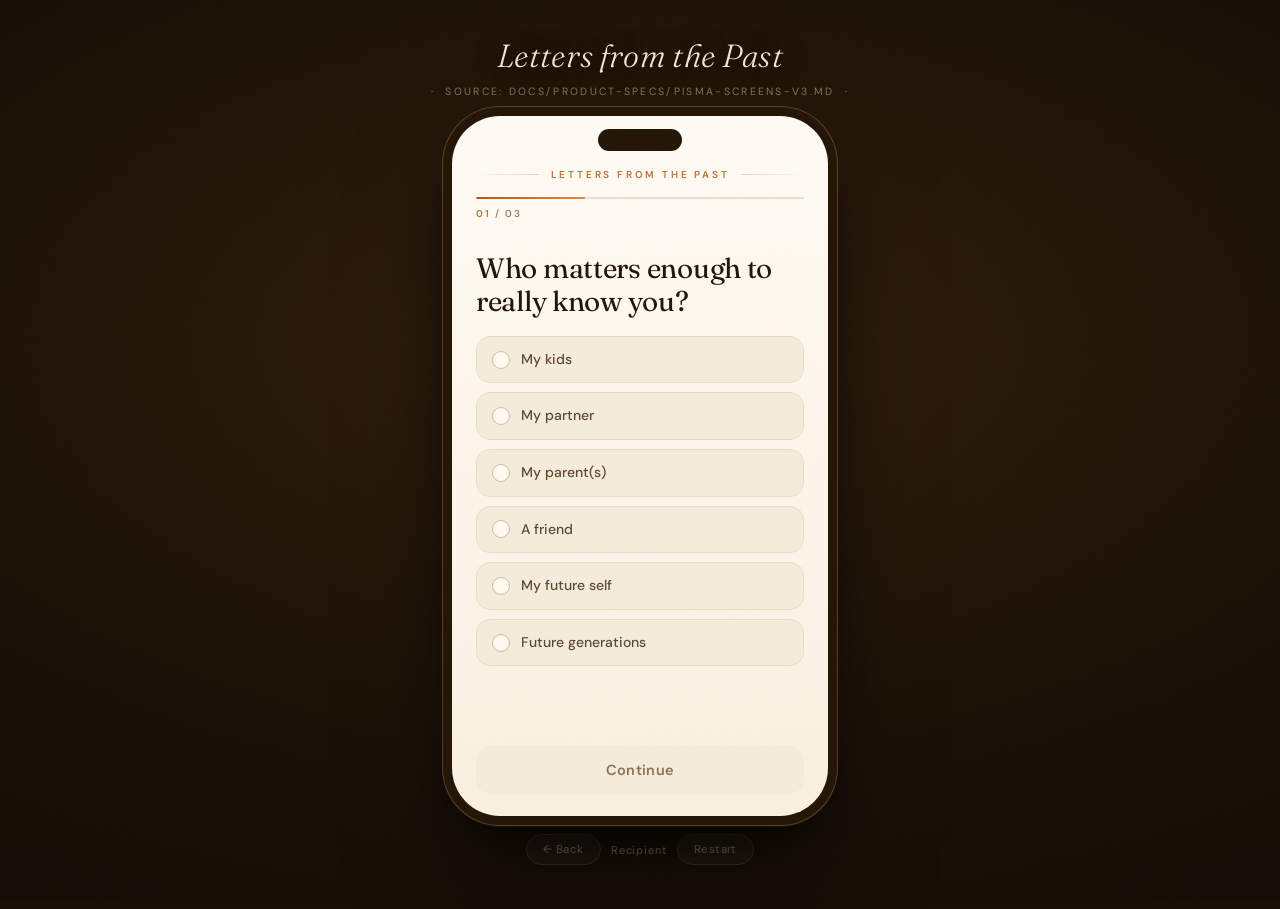
==== skills/preview-funnel/references/example.html @ 96d6952b "Release fstack 0.5.7: candlelit stationery preview style preview-funnel now ships a bundled default " ====
<!DOCTYPE html>
<html lang="en">
<head>
<meta charset="UTF-8">
<meta name="viewport" content="width=device-width, initial-scale=1.0">
<title>Preview Funnel — reference example</title>
<!-- In a generated preview this is styles.css (a verbatim copy of preview-style.css) -->
<link rel="stylesheet" href="preview-style.css">
</head>
<body>
  <div class="stage-title">Letters from the Past</div>
  <div class="stage-subtitle">source: docs/product-specs/pisma-screens-v3.md</div>
  <div class="phone">
    <div class="screen">
      <div class="app-name">Letters from the Past</div>
      <div class="progress"><i id="bar" style="width: 14%"></i></div>
      <div class="step-num" id="stepnum">03 / 21</div>
      <div class="content" id="content"></div>
      <div class="cta" id="cta"></div>
    </div>
  </div>
  <div class="stage-nav">
    <button id="back">← Back</button>
    <span id="navlabel">Recipient</span>
    <button id="restart">Restart</button>
  </div>
<script type="module">
const steps = [
  {
    id: "step-03", title: "Recipient", kind: "choice",
    headline: "Who matters enough to really know you?",
    choices: ["My kids", "My partner", "My parent(s)", "A friend", "My future self", "Future generations"],
    primaryAction: "Continue",
  },
  {
    id: "step-08", title: "Reframe effort", kind: "info",
    headline: "You don't need to write much.",
    supportingText: "One sentence. One photo. That's already a letter.",
    proof: { from: "Example letter", text: "“Proud of you today.”" },
    primaryAction: "Got it",
  },
  {
    id: "step-14", title: "Projection", kind: "info",
    headline: "Write once a week, and in a year your kids will have real moments of you.",
    stat: { num: "52", label: "letters in your first year (from your own answers)" },
    note: "You can fine-tune this for each letter, anytime.",
    primaryAction: "I want this",
  },
];
let i = 0, picked = null;
const content = document.getElementById("content"), cta = document.getElementById("cta");
function render() {
  const s = steps[i]; picked = null;
  document.getElementById("bar").style.width = ((i + 1) / steps.length * 100) + "%";
  document.getElementById("stepnum").innerHTML = "<strong>" + String(i + 1).padStart(2, "0") + "</strong> / " + String(steps.length).padStart(2, "0");
  document.getElementById("navlabel").textContent = s.title;
  let h = `<div class="hero">${s.headline}</div>`;
  if (s.supportingText) h += `<div class="body-text">${s.supportingText}</div>`;
  if (s.proof) h += `<div class="card-paper"><div class="from">${s.proof.from}</div><div class="letter-text">${s.proof.text}</div></div>`;
  if (s.stat) h += `<div class="stat-box"><div class="num">${s.stat.num}</div><div class="label">${s.stat.label}</div></div>`;
  if (s.choices) h += `<div class="options">` + s.choices.map((c, j) => `<button class="opt" data-j="${j}">${c}</button>`).join("") + `</div>`;
  if (s.note) h += `<div class="note">${s.note}</div>`;
  content.innerHTML = h;
  cta.innerHTML = `<button class="btn" id="next" ${s.kind === "choice" ? "disabled" : ""}>${s.primaryAction}</button>`;
  content.querySelectorAll(".opt").forEach(b => b.addEventListener("click", () => {
    content.querySelectorAll(".opt").forEach(x => x.classList.remove("selected"));
    b.classList.add("selected"); picked = b.dataset.j;
    document.getElementById("next").disabled = false;
  }));
  document.getElementById("next").addEventListener("click", () => { if (i < steps.length - 1) { i++; render(); } });
}
document.getElementById("back").addEventListener("click", () => { if (i > 0) { i--; render(); } });
document.getElementById("restart").addEventListener("click", () => { i = 0; render(); });
render();
</script>
</body>
</html>
---- skills/preview-funnel/references/preview-style.css ----
/* preview-funnel default visual style — "candlelit stationery"
 *
 * Warm dark stage, cream paper screen, single copper accent.
 * Palette lifted from the Letters from the Past screens board.
 * Copy this file into the preview directory as styles.css and keep
 * the class names; to match a product's own brand, swap ONLY the
 * custom properties in :root — never the structure.
 */

@import url('https://fonts.googleapis.com/css2?family=Fraunces:ital,opsz,wght@0,9..144,300;0,9..144,400;0,9..144,500;0,9..144,600;1,9..144,300;1,9..144,400&family=DM+Sans:opsz,wght@9..40,300;9..40,400;9..40,500;9..40,600&display=swap');

:root {
  /* stage (page around the phone) */
  --stage: #170E06;
  --stage-glow: #2E1D0C;
  --stage-line: #3A2E1E;
  --stage-muted: #8B7355;

  /* screen (inside the phone) */
  --screen-hi: #FFFBF4;
  --screen-lo: #F9F0E1;
  --card: #F5EBDA;
  --card-line: #E9DCC6;
  --paper: #FFF9F0;
  --line: #E8DDD0;

  /* text */
  --ink: #241708;
  --body: #4A3826;
  --soft: #5C4A32;
  --muted: #8B7355;

  /* accent */
  --accent: #C4703A;
  --accent-hi: #D98A50;
  --accent-lo: #A85A2B;
  --accent-soft: rgba(196, 112, 58, 0.32);
  --accent-faint: rgba(196, 112, 58, 0.09);
  --on-accent: #FFF6EC;
  --success: #1D9E75;

  --bezel: #241708;

  --font-display: 'Fraunces', 'Iowan Old Style', Georgia, serif;
  --font-body: 'DM Sans', -apple-system, sans-serif;
}

* { margin: 0; padding: 0; box-sizing: border-box; }

body {
  background:
    radial-gradient(120% 90% at 50% 38%, var(--stage-glow) 0%, var(--stage) 62%, #100903 100%)
    fixed var(--stage);
  font-family: var(--font-body);
  min-height: 100vh;
  display: flex;
  flex-direction: column;
  align-items: center;
  gap: 18px;
  padding: 36px 16px 44px;
  -webkit-font-smoothing: antialiased;
  position: relative;
}

/* film grain over the stage */
body::before {
  content: '';
  position: fixed;
  inset: 0;
  pointer-events: none;
  opacity: 0.5;
  background-image: url("data:image/svg+xml,%3Csvg xmlns='http://www.w3.org/2000/svg' width='140' height='140'%3E%3Cfilter id='n'%3E%3CfeTurbulence type='fractalNoise' baseFrequency='0.9' numOctaves='2'/%3E%3CfeColorMatrix values='0 0 0 0 0.55 0 0 0 0 0.4 0 0 0 0 0.25 0 0 0 0.05 0'/%3E%3C/filter%3E%3Crect width='140' height='140' filter='url(%23n)'/%3E%3C/svg%3E");
}

/* ---- stage chrome: title, source path, nav ---- */

.stage-title {
  font-family: var(--font-display);
  font-style: italic;
  font-weight: 300;
  font-size: clamp(24px, 3.4vw, 32px);
  letter-spacing: 0.01em;
  color: #F3E7D5;
  text-align: center;
  text-shadow: 0 2px 24px rgba(0, 0, 0, 0.5);
}

.stage-subtitle {
  font-size: 10.5px;
  color: var(--stage-muted);
  letter-spacing: 0.22em;
  text-transform: uppercase;
  text-align: center;
  margin-top: -8px;
}

.stage-subtitle::before,
.stage-subtitle::after {
  content: '·';
  color: var(--accent);
  margin: 0 10px;
}

.stage-meta {
  font-size: 11px;
  color: var(--accent);
  letter-spacing: 0.1em;
  text-transform: uppercase;
  font-weight: 500;
}

/* ---- phone frame ---- */

.phone {
  width: min(376px, 100%);
  height: min(700px, calc(100vh - 176px));
  min-height: 540px;
  background: linear-gradient(178deg, var(--screen-hi) 0%, var(--screen-lo) 100%);
  border-radius: 48px;
  border: none;
  box-shadow:
    0 0 0 9px var(--bezel),
    0 0 0 10px rgba(217, 138, 80, 0.35),
    0 2px 1px 9px rgba(255, 235, 205, 0.06),
    0 30px 60px -12px rgba(0, 0, 0, 0.75),
    0 60px 120px -20px rgba(0, 0, 0, 0.55);
  position: relative;
  overflow: hidden;
  display: flex;
  flex-direction: column;
}

.phone::before {
  content: '';
  position: absolute;
  top: 13px;
  left: 50%;
  transform: translateX(-50%);
  width: 84px;
  height: 22px;
  background: var(--bezel);
  border-radius: 12px;
  z-index: 10;
}

/* paper grain inside the screen */
.phone::after {
  content: '';
  position: absolute;
  inset: 0;
  pointer-events: none;
  opacity: 0.35;
  background-image: url("data:image/svg+xml,%3Csvg xmlns='http://www.w3.org/2000/svg' width='120' height='120'%3E%3Cfilter id='p'%3E%3CfeTurbulence type='fractalNoise' baseFrequency='0.8' numOctaves='2'/%3E%3CfeColorMatrix values='0 0 0 0 0.45 0 0 0 0 0.33 0 0 0 0 0.2 0 0 0 0.04 0'/%3E%3C/filter%3E%3Crect width='120' height='120' filter='url(%23p)'/%3E%3C/svg%3E");
}

/* ---- in-screen layout ---- */

.screen {
  flex: 1;
  display: flex;
  flex-direction: column;
  padding: 52px 24px 22px;
  overflow: hidden;
  position: relative;
  z-index: 1;
}

.app-name {
  font-family: var(--font-body);
  font-size: 10px;
  font-weight: 600;
  color: var(--accent);
  letter-spacing: 0.28em;
  text-transform: uppercase;
  text-align: center;
  margin-bottom: 16px;
  display: flex;
  align-items: center;
  gap: 12px;
}

.app-name::before,
.app-name::after {
  content: '';
  flex: 1;
  height: 1px;
  background: linear-gradient(90deg, transparent, var(--accent-soft));
}

.app-name::after {
  background: linear-gradient(90deg, var(--accent-soft), transparent);
}

.progress {
  height: 2px;
  background: var(--line);
  border-radius: 2px;
  overflow: hidden;
}

.progress > i {
  display: block;
  height: 100%;
  background: linear-gradient(90deg, var(--accent-lo), var(--accent-hi));
  border-radius: 2px;
  transition: width 0.4s cubic-bezier(0.22, 1, 0.36, 1);
}

.step-num {
  font-size: 10px;
  color: var(--muted);
  letter-spacing: 0.16em;
  text-transform: uppercase;
  font-weight: 500;
  margin: 8px 0 22px;
}

.step-num strong { color: var(--accent); font-weight: 600; }

.content {
  flex: 1;
  overflow-y: auto;
  display: flex;
  flex-direction: column;
  padding-bottom: 56px; /* biases the centered block upward */
  scrollbar-width: none;
}

.content::-webkit-scrollbar { display: none; }

/* center short content vertically; collapses to top-aligned when it overflows */
.content > :first-child { margin-top: auto; }
.content > :last-child { margin-bottom: auto; }

/* staggered entrance on every screen change */
.content > * {
  animation: rise 0.45s cubic-bezier(0.22, 1, 0.36, 1) both;
}

.content > :nth-child(1) { animation-delay: 0.02s; }
.content > :nth-child(2) { animation-delay: 0.08s; }
.content > :nth-child(3) { animation-delay: 0.14s; }
.content > :nth-child(4) { animation-delay: 0.2s; }
.content > :nth-child(5) { animation-delay: 0.26s; }

@keyframes rise {
  from { opacity: 0; transform: translateY(10px); }
  to { opacity: 1; transform: none; }
}

@media (prefers-reduced-motion: reduce) {
  .content > * { animation: none; }
}

/* ---- copy ---- */

.hero {
  font-family: var(--font-display);
  font-optical-sizing: auto;
  font-size: 28px;
  font-weight: 400;
  color: var(--ink);
  line-height: 1.18;
  letter-spacing: -0.01em;
  margin-bottom: 14px;
}

.hero em { font-style: italic; color: var(--accent); }

.hero-sm {
  font-family: var(--font-display);
  font-optical-sizing: auto;
  font-size: 20px;
  font-weight: 400;
  color: var(--ink);
  line-height: 1.3;
  margin-bottom: 12px;
}

.body-text {
  font-size: 14px;
  color: var(--body);
  line-height: 1.65;
  margin-bottom: 10px;
}

.note {
  font-family: var(--font-display);
  font-style: italic;
  font-size: 13px;
  color: var(--muted);
  margin-top: 10px;
}

.quote {
  font-family: var(--font-display);
  font-style: italic;
  font-size: 15px;
  color: var(--body);
  line-height: 1.55;
  padding-left: 14px;
  border-left: 2px solid var(--accent-soft);
  margin-bottom: 10px;
}

.divider { height: 1px; background: var(--line); margin: 14px 0; }

/* ---- choices ---- */

.options {
  display: flex;
  flex-direction: column;
  gap: 9px;
  margin-top: 4px;
}

.opt {
  font-family: var(--font-body);
  font-size: 14px;
  font-weight: 500;
  color: var(--soft);
  background: var(--card);
  border: 1px solid var(--card-line);
  border-radius: 14px;
  padding: 13px 15px;
  line-height: 1.4;
  text-align: left;
  cursor: pointer;
  display: flex;
  align-items: center;
  gap: 11px;
  transition: border-color 0.15s, transform 0.12s, box-shadow 0.15s, background 0.15s;
}

/* radio ring */
.opt::before {
  content: '';
  width: 16px;
  height: 16px;
  flex-shrink: 0;
  border-radius: 50%;
  border: 1.5px solid #CDBDA2;
  background: var(--paper);
  transition: border-color 0.15s, box-shadow 0.15s;
}

.opt:hover {
  border-color: var(--accent-soft);
  transform: translateY(-1px);
  box-shadow: 0 4px 14px rgba(74, 46, 18, 0.08);
}

.opt:active { transform: scale(0.985); }

.opt.selected {
  border-color: var(--accent);
  background: linear-gradient(0deg, var(--accent-faint), var(--accent-faint)), var(--paper);
  color: var(--ink);
  box-shadow: 0 4px 16px rgba(196, 112, 58, 0.14);
}

.opt.selected::before {
  border-color: var(--accent);
  box-shadow: inset 0 0 0 4px var(--paper), inset 0 0 0 12px var(--accent);
}

/* ---- proof / letter cards ---- */

.card-paper {
  background: var(--paper);
  border: 1px solid var(--line);
  border-radius: 14px;
  padding: 14px 16px;
  margin: 10px 0;
  font-size: 13.5px;
  color: var(--body);
  line-height: 1.6;
  box-shadow: 0 2px 10px rgba(74, 46, 18, 0.05);
  position: relative;
}

.card-paper .from {
  font-size: 9px;
  color: var(--accent);
  font-weight: 600;
  letter-spacing: 0.2em;
  text-transform: uppercase;
  margin-bottom: 7px;
}

.card-paper .letter-text {
  font-family: var(--font-display);
  font-style: italic;
  font-size: 15px;
  color: var(--ink);
  line-height: 1.55;
}

.tag {
  display: inline-block;
  font-size: 9px;
  font-weight: 600;
  color: var(--on-accent);
  background: linear-gradient(135deg, var(--accent-hi), var(--accent-lo));
  padding: 3px 9px;
  border-radius: 20px;
  letter-spacing: 0.08em;
  text-transform: uppercase;
}

.stat-box {
  text-align: center;
  background: var(--paper);
  border: 1px dashed var(--accent-soft);
  border-radius: 16px;
  padding: 18px 14px 15px;
  margin: 12px 0;
}

.stat-box .num {
  font-family: var(--font-display);
  font-optical-sizing: auto;
  font-size: 48px;
  font-weight: 300;
  color: var(--accent);
  line-height: 0.95;
  letter-spacing: -0.02em;
}

.stat-box .label {
  font-size: 10.5px;
  letter-spacing: 0.12em;
  text-transform: uppercase;
  color: var(--muted);
  margin-top: 8px;
  line-height: 1.5;
}

/* ---- CTA ---- */

.cta {
  margin-top: auto;
  padding-top: 14px;
}

.btn {
  display: block;
  width: 100%;
  background: linear-gradient(180deg, var(--accent-hi), var(--accent) 55%, var(--accent-lo));
  color: var(--on-accent);
  font-family: var(--font-body);
  font-size: 14.5px;
  font-weight: 600;
  letter-spacing: 0.02em;
  padding: 15px 16px;
  border: none;
  border-radius: 15px;
  text-align: center;
  cursor: pointer;
  box-shadow:
    0 8px 20px -6px rgba(168, 90, 43, 0.55),
    inset 0 1px 0 rgba(255, 246, 236, 0.35);
  transition: filter 0.15s, transform 0.12s, box-shadow 0.15s;
}

.btn:hover {
  filter: brightness(1.05);
  transform: translateY(-1px);
  box-shadow:
    0 12px 24px -6px rgba(168, 90, 43, 0.6),
    inset 0 1px 0 rgba(255, 246, 236, 0.35);
}

.btn:active { transform: translateY(0) scale(0.99); }

.btn:disabled {
  background: var(--card);
  color: var(--muted);
  box-shadow: none;
  cursor: default;
  transform: none;
  filter: none;
}

.btn-ghost {
  display: block;
  width: 100%;
  background: none;
  border: none;
  color: var(--muted);
  font-family: var(--font-body);
  font-size: 12.5px;
  font-weight: 500;
  text-align: center;
  padding: 10px;
  margin-top: 2px;
  cursor: pointer;
  transition: color 0.15s;
}

.btn-ghost:hover { color: var(--soft); }

/* ---- stage nav under the phone ---- */

.stage-nav {
  display: flex;
  align-items: center;
  gap: 10px;
  font-size: 11px;
  letter-spacing: 0.08em;
  color: var(--stage-muted);
}

.stage-nav button {
  background: rgba(255, 235, 205, 0.04);
  border: 1px solid var(--stage-line);
  color: var(--stage-muted);
  border-radius: 20px;
  padding: 7px 16px;
  font-family: var(--font-body);
  font-size: 11.5px;
  letter-spacing: 0.04em;
  cursor: pointer;
  transition: color 0.15s, border-color 0.15s, background 0.15s;
}

.stage-nav button:hover {
  color: #F3E7D5;
  border-color: var(--stage-muted);
  background: rgba(255, 235, 205, 0.07);
}

@media (max-width: 480px) {
  body { padding: 20px 10px 28px; gap: 14px; }
  .phone { height: calc(100vh - 148px); border-radius: 40px; }
  .stage-title { font-size: 22px; }
}
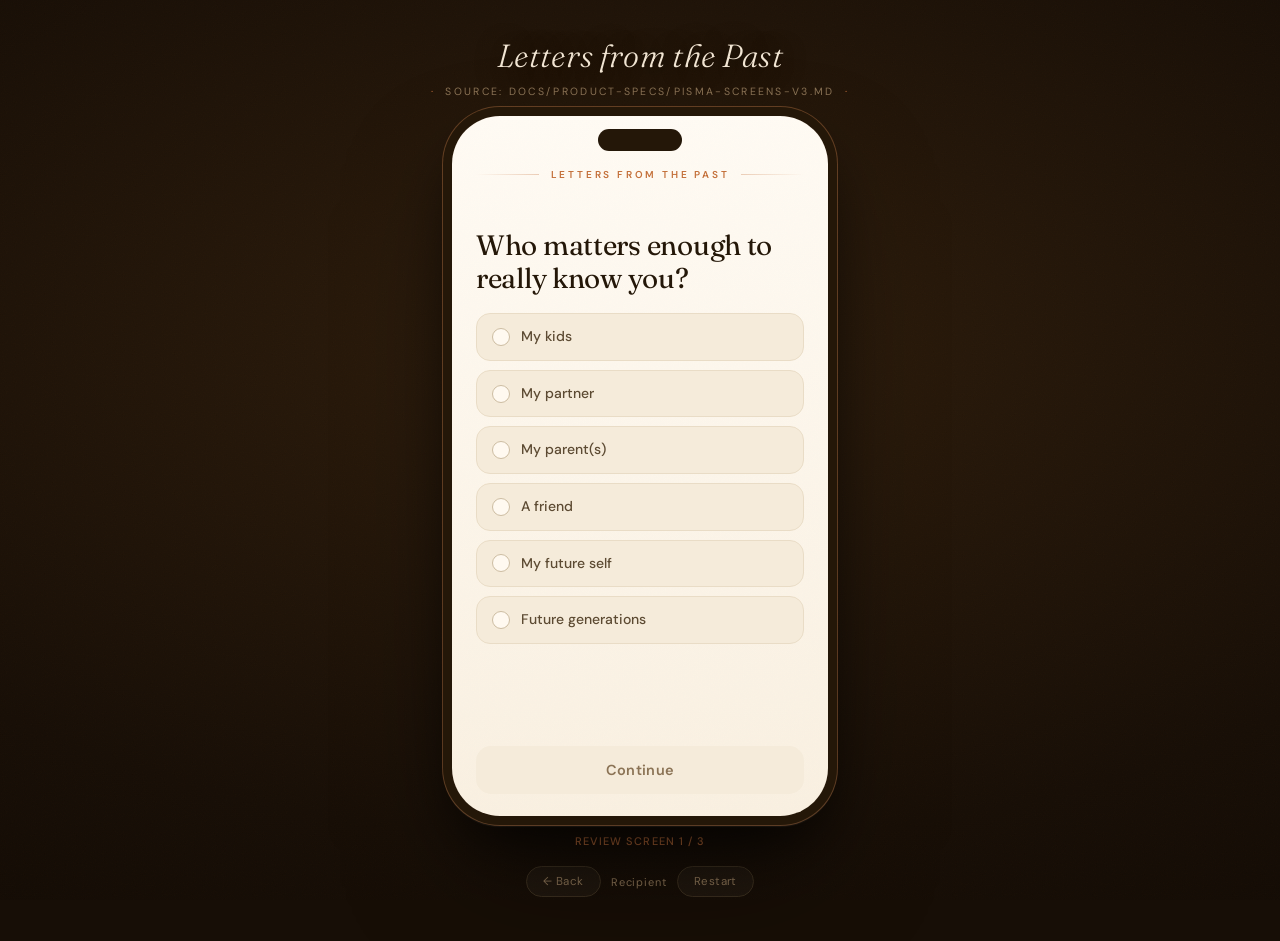
==== commit e665706e: "Align preview numbering and keep reference annotations canonical" ====
--- a/skills/preview-funnel/references/example.html
+++ b/skills/preview-funnel/references/example.html
@@ -13,12 +13,11 @@
   <div class="phone">
     <div class="screen">
       <div class="app-name">Letters from the Past</div>
-      <div class="progress"><i id="bar" style="width: 14%"></i></div>
-      <div class="step-num" id="stepnum">03 / 21</div>
       <div class="content" id="content"></div>
       <div class="cta" id="cta"></div>
     </div>
   </div>
+  <div class="stage-meta" id="stepnum">Review screen 1 / 3</div>
   <div class="stage-nav">
     <button id="back">← Back</button>
     <span id="navlabel">Recipient</span>
@@ -51,8 +50,7 @@
 const content = document.getElementById("content"), cta = document.getElementById("cta");
 function render() {
   const s = steps[i]; picked = null;
-  document.getElementById("bar").style.width = ((i + 1) / steps.length * 100) + "%";
-  document.getElementById("stepnum").innerHTML = "<strong>" + String(i + 1).padStart(2, "0") + "</strong> / " + String(steps.length).padStart(2, "0");
+  document.getElementById("stepnum").textContent = `Review screen ${i + 1} / ${steps.length}`;
   document.getElementById("navlabel").textContent = s.title;
   let h = `<div class="hero">${s.headline}</div>`;
   if (s.supportingText) h += `<div class="body-text">${s.supportingText}</div>`;
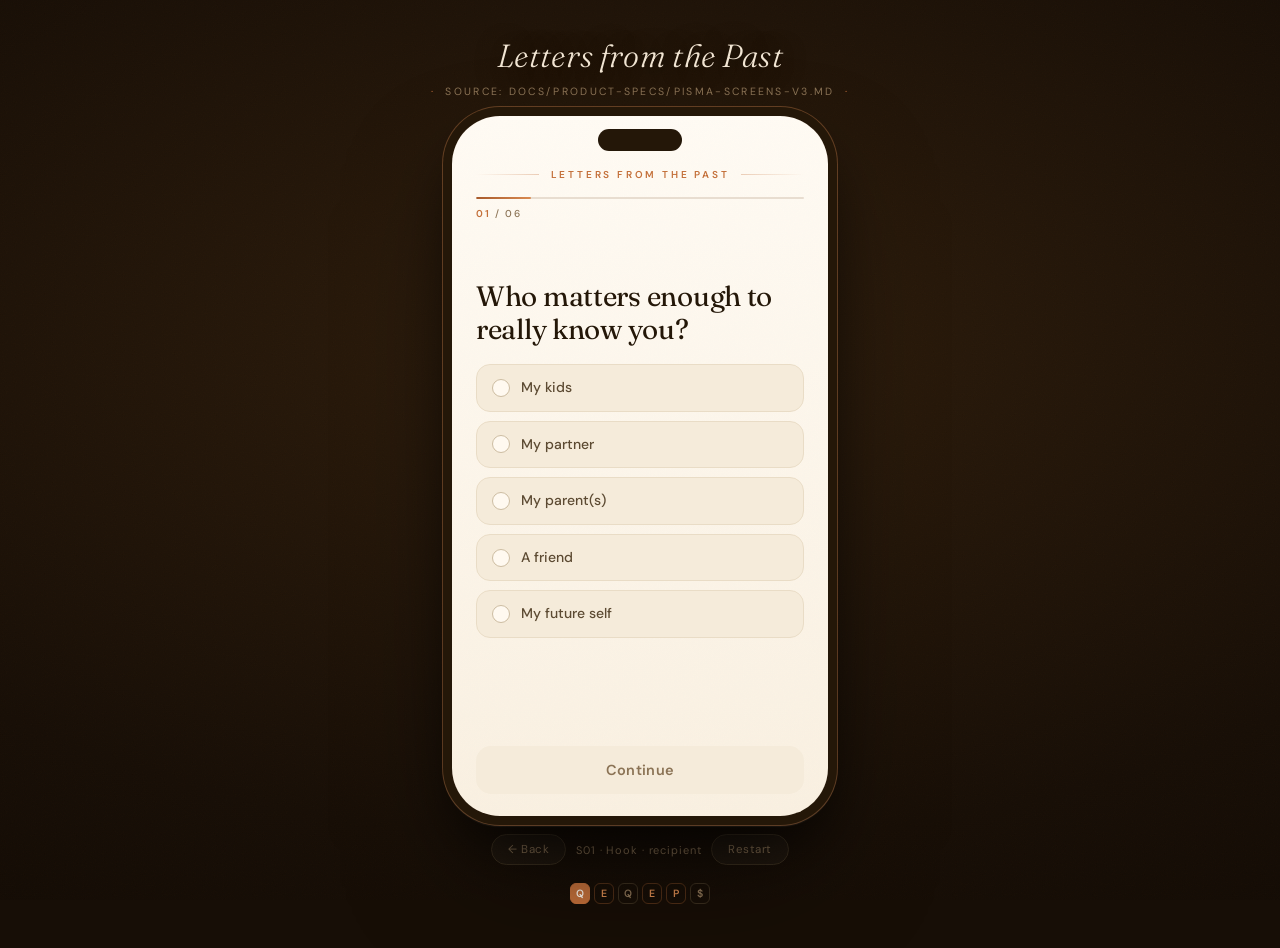
==== commit c847935c: "Rebuild funnel copy around an energetic rhythm, energy screens and cloned paywalls - writing-funnel-" ====
--- a/skills/preview-funnel/references/example.html
+++ b/skills/preview-funnel/references/example.html
@@ -13,59 +13,92 @@
   <div class="phone">
     <div class="screen">
       <div class="app-name">Letters from the Past</div>
+      <div class="progress"><i id="bar" style="width: 14%"></i></div>
+      <div class="step-num" id="stepnum">03 / 21</div>
       <div class="content" id="content"></div>
       <div class="cta" id="cta"></div>
     </div>
   </div>
-  <div class="stage-meta" id="stepnum">Review screen 1 / 3</div>
   <div class="stage-nav">
     <button id="back">← Back</button>
     <span id="navlabel">Recipient</span>
     <button id="restart">Restart</button>
   </div>
+  <div class="rhythm" id="rhythm"></div>
 <script type="module">
 const steps = [
   {
-    id: "step-03", title: "Recipient", kind: "choice",
+    id: "S01", title: "Hook · recipient", kind: "question",
     headline: "Who matters enough to really know you?",
-    choices: ["My kids", "My partner", "My parent(s)", "A friend", "My future self", "Future generations"],
+    choices: ["My kids", "My partner", "My parent(s)", "A friend", "My future self"],
     primaryAction: "Continue",
   },
   {
-    id: "step-08", title: "Reframe effort", kind: "info",
-    headline: "You don't need to write much.",
+    id: "S02", title: "Authority burst", kind: "energy", archetype: "Authority burst",
+    headline: "You're in <em>good hands.</em>",
+    visual: "Rating block: [PROOF: App Store rating] · [PROOF: letters delivered]",
+    primaryAction: "Continue",
+  },
+  {
+    id: "S03", title: "Frequency", kind: "question",
+    headline: "How often could you write?",
+    choices: ["Every week", "Twice a month", "Once a month", "Not sure yet"],
+    primaryAction: "Continue",
+  },
+  {
+    id: "S04", title: "Answer reassurance", kind: "energy", archetype: "Answer reassurance",
+    headline: "Once a month is <em>plenty.</em>",
     supportingText: "One sentence. One photo. That's already a letter.",
     proof: { from: "Example letter", text: "“Proud of you today.”" },
     primaryAction: "Got it",
   },
   {
-    id: "step-14", title: "Projection", kind: "info",
-    headline: "Write once a week, and in a year your kids will have real moments of you.",
-    stat: { num: "52", label: "letters in your first year (from your own answers)" },
-    note: "You can fine-tune this for each letter, anytime.",
-    primaryAction: "I want this",
+    id: "S05", title: "Plan reveal", kind: "plan", archetype: "Plan reveal",
+    headline: "In a year your kids will have <em>real moments</em> of you.",
+    stat: { num: "12", label: "letters in your first year (from your answers)" },
+    note: "Illustrative, based on your answers. Change it anytime.",
+    primaryAction: "Get my plan",
+  },
+  {
+    id: "S06", title: "Paywall", kind: "paywall",
+    headline: "Your letter plan is ready",
+    sections: [
+      ["Plan summary", "For: {recipient} · {frequency}"],
+      ["Plan cards", "[OFFER: plans, billed totals, renewal]"],
+      ["Guarantee", "[OFFER: refund terms]"],
+      ["Disclosure", "[OFFER: auto-renewal and cancellation terms]"],
+    ],
+    primaryAction: "Start my plan",
   },
 ];
+const code = { question: "Q", energy: "E", mirror: "M", loading: "L", plan: "P", email: "@", paywall: "$" };
 let i = 0, picked = null;
 const content = document.getElementById("content"), cta = document.getElementById("cta");
 function render() {
   const s = steps[i]; picked = null;
-  document.getElementById("stepnum").textContent = `Review screen ${i + 1} / ${steps.length}`;
-  document.getElementById("navlabel").textContent = s.title;
-  let h = `<div class="hero">${s.headline}</div>`;
+  document.getElementById("bar").style.width = ((i + 1) / steps.length * 100) + "%";
+  document.getElementById("stepnum").innerHTML = "<strong>" + String(i + 1).padStart(2, "0") + "</strong> / " + String(steps.length).padStart(2, "0");
+  document.getElementById("navlabel").textContent = s.id + " · " + s.title;
+  document.getElementById("rhythm").innerHTML = steps.map((x, j) =>
+    `<span class="${["energy", "mirror", "plan"].includes(x.kind) ? "energy" : ""}${j === i ? " on" : ""}" data-j="${j}" title="${x.id} · ${x.title}">${code[x.kind]}</span>`).join("");
+  let h = s.archetype ? `<div class="archetype">${s.archetype}</div>` : "";
+  h += `<div class="hero">${s.headline}</div>`;
   if (s.supportingText) h += `<div class="body-text">${s.supportingText}</div>`;
+  if (s.visual) h += `<div class="visual-slot">${s.visual}</div>`;
   if (s.proof) h += `<div class="card-paper"><div class="from">${s.proof.from}</div><div class="letter-text">${s.proof.text}</div></div>`;
   if (s.stat) h += `<div class="stat-box"><div class="num">${s.stat.num}</div><div class="label">${s.stat.label}</div></div>`;
+  if (s.sections) h += s.sections.map(([label, text]) => `<div class="pw-section"><div class="label">${label}</div><div class="body-text">${text}</div></div>`).join("");
   if (s.choices) h += `<div class="options">` + s.choices.map((c, j) => `<button class="opt" data-j="${j}">${c}</button>`).join("") + `</div>`;
   if (s.note) h += `<div class="note">${s.note}</div>`;
   content.innerHTML = h;
-  cta.innerHTML = `<button class="btn" id="next" ${s.kind === "choice" ? "disabled" : ""}>${s.primaryAction}</button>`;
+  cta.innerHTML = `<button class="btn" id="next" ${s.kind === "question" ? "disabled" : ""}>${s.primaryAction}</button>`;
   content.querySelectorAll(".opt").forEach(b => b.addEventListener("click", () => {
     content.querySelectorAll(".opt").forEach(x => x.classList.remove("selected"));
     b.classList.add("selected"); picked = b.dataset.j;
     document.getElementById("next").disabled = false;
   }));
   document.getElementById("next").addEventListener("click", () => { if (i < steps.length - 1) { i++; render(); } });
+  document.querySelectorAll("#rhythm span").forEach(b => b.addEventListener("click", () => { i = +b.dataset.j; render(); }));
 }
 document.getElementById("back").addEventListener("click", () => { if (i > 0) { i--; render(); } });
 document.getElementById("restart").addEventListener("click", () => { i = 0; render(); });
--- a/skills/preview-funnel/references/preview-style.css
+++ b/skills/preview-funnel/references/preview-style.css
@@ -530,6 +530,67 @@
   background: rgba(255, 235, 205, 0.07);
 }
 
+/* ---- rhythm strip under the stage nav: Q E Q Q E ... P @ $ ---- */
+
+.rhythm {
+  display: flex;
+  flex-wrap: wrap;
+  justify-content: center;
+  gap: 4px;
+  max-width: 420px;
+}
+
+.rhythm span {
+  min-width: 20px;
+  padding: 3px 5px;
+  border: 1px solid var(--stage-line);
+  border-radius: 6px;
+  font-size: 10.5px;
+  font-weight: 600;
+  text-align: center;
+  color: var(--stage-muted);
+  cursor: pointer;
+}
+
+.rhythm span.energy { color: var(--accent-hi); border-color: var(--accent-soft); }
+.rhythm span.on { color: var(--on-accent); background: var(--accent); border-color: var(--accent); }
+
+/* ---- energy screens and paywall sections inside the phone ---- */
+
+.archetype {
+  align-self: flex-start;
+  font-size: 9.5px;
+  letter-spacing: 0.12em;
+  text-transform: uppercase;
+  color: var(--accent);
+  margin-bottom: 6px;
+}
+
+.visual-slot {
+  border: 1px dashed var(--accent-soft);
+  border-radius: 16px;
+  background: var(--accent-faint);
+  padding: 22px 14px;
+  margin: 12px 0;
+  font-size: 12px;
+  color: var(--soft);
+  text-align: center;
+  line-height: 1.5;
+}
+
+.pw-section {
+  border-top: 1px solid var(--line);
+  padding: 12px 0;
+}
+
+.pw-section .label {
+  font-size: 9.5px;
+  letter-spacing: 0.12em;
+  text-transform: uppercase;
+  color: var(--muted);
+  margin-bottom: 4px;
+}
+
 @media (max-width: 480px) {
   body { padding: 20px 10px 28px; gap: 14px; }
   .phone { height: calc(100vh - 148px); border-radius: 40px; }
